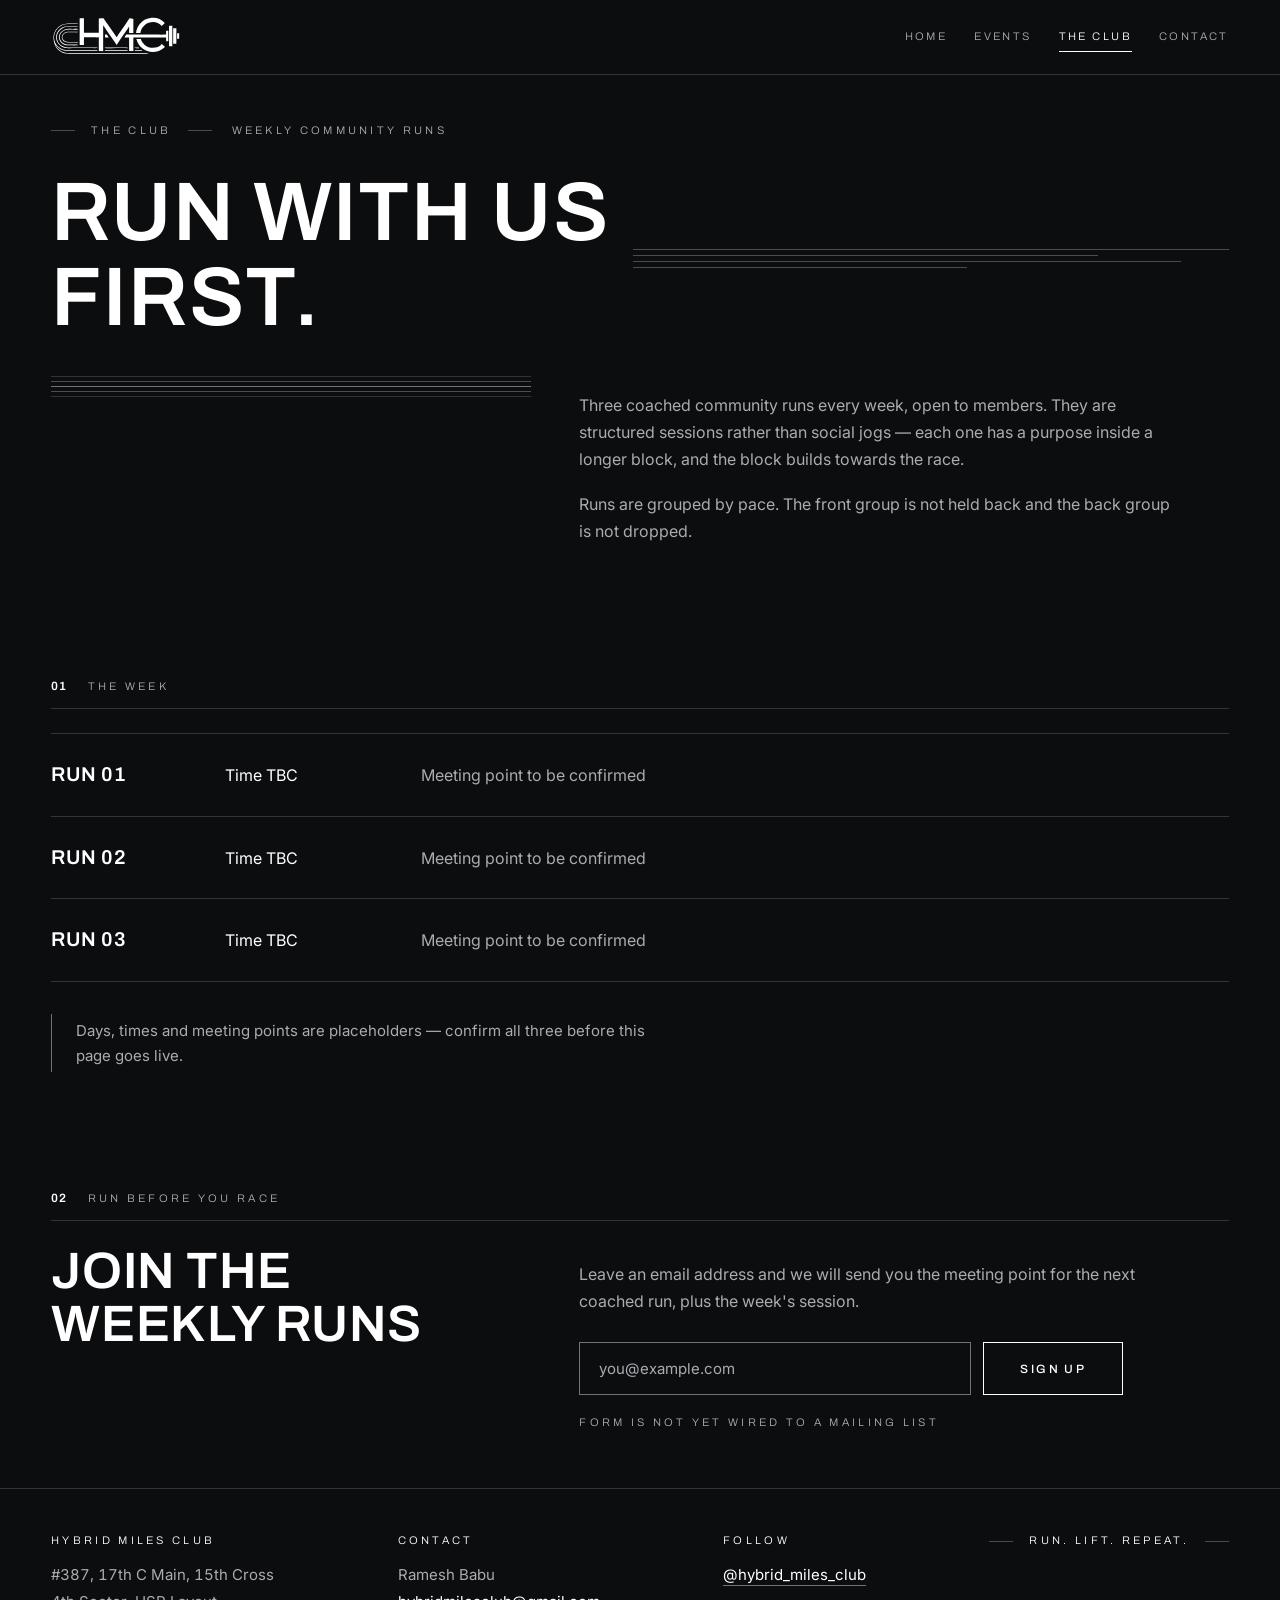
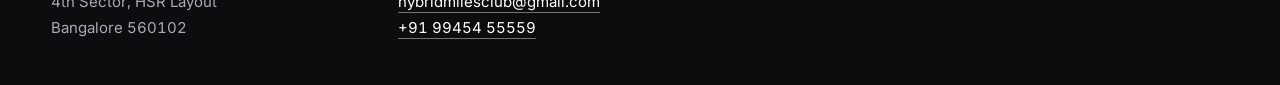
==== club.html @ cd622601 "Add files via upload" ====
<!doctype html>
<html lang="en">
	<head>
		<meta charset="utf-8" />
		<meta name="viewport" content="width=device-width, initial-scale=1" />
		<title>The Club — Hybrid Miles Club</title>
		<meta name="description" content="Three coached community runs a week with Hybrid Miles Club, HSR Layout, Bangalore. Run with us before you race." />
		<link rel="preconnect" href="https://fonts.googleapis.com" />
		<link rel="preconnect" href="https://fonts.gstatic.com" crossorigin />
		<link href="https://fonts.googleapis.com/css2?family=Archivo:wght@300;400;500;600;700&family=Inter:wght@300;400;500;600&family=Anton&display=swap" rel="stylesheet" />
		<link rel="stylesheet" href="styles.css" />
	</head>
	<body>
		<a class="skip" href="#main">Skip to content</a>

		<header class="site-head">
			<div class="site-head__inner">
				<a class="brandmark" href="index.html"
					><img src="hmc-mark-white.svg" alt="Hybrid Miles Club"
				/></a>
				<nav class="nav" aria-label="Primary">
					<a href="index.html">Home</a>
					<a href="events.html">Events</a>
					<a href="club.html" aria-current="page">The Club</a>
					<a href="contact.html">Contact</a>
				</nav>
			</div>
		</header>

		<main id="main">
			<section class="section" style="padding-top: clamp(1.75rem, 4vw, 3rem)">
				<div class="wrap">
					<div class="hero__meta">
						<p class="label label--ruled">The Club</p>
						<p class="label">Weekly community runs</p>
					</div>

					<div class="streakline">
						<h1 class="display">Run with us<br />first.</h1>
						<div class="streaks" aria-hidden="true"><i></i><i></i><i></i><i></i></div>
					</div>

					<div class="split mt-l">
						<div class="rules" aria-hidden="true">
							<i></i><i></i><i></i><i></i><i></i>
						</div>
						<div class="prose">
							<p>
								Three coached community runs every week, open to members. They
								are structured sessions rather than social jogs — each one has a
								purpose inside a longer block, and the block builds towards the
								race.
							</p>
							<p>
								Runs are grouped by pace. The front group is not held back and
								the back group is not dropped.
							</p>
						</div>
					</div>
				</div>
			</section>

			<section class="section">
				<div class="wrap">
					<div class="eyebrow">
						<span class="eyebrow__num">01</span>
						<p class="label">The week</p>
					</div>

					<div class="runs">
						<div class="run">
							<p class="run__day">Run 01</p>
							<p class="run__time">Time TBC</p>
							<p class="run__where">Meeting point to be confirmed</p>
						</div>
						<div class="run">
							<p class="run__day">Run 02</p>
							<p class="run__time">Time TBC</p>
							<p class="run__where">Meeting point to be confirmed</p>
						</div>
						<div class="run">
							<p class="run__day">Run 03</p>
							<p class="run__time">Time TBC</p>
							<p class="run__where">Meeting point to be confirmed</p>
						</div>
					</div>

					<p class="note">
						Days, times and meeting points are placeholders — confirm all three
						before this page goes live.
					</p>
				</div>
			</section>

			<section class="section">
				<div class="wrap">
					<div class="eyebrow">
						<span class="eyebrow__num">02</span>
						<p class="label">Run before you race</p>
					</div>

					<div class="split">
						<h2 class="display">Join the<br />weekly runs</h2>
						<div>
							<p class="prose">
								Leave an email address and we will send you the meeting point for
								the next coached run, plus the week's session.
							</p>
							<form class="signup" onsubmit="return false">
								<label class="skip" for="email">Email address</label>
								<input id="email" type="email" name="email"
									placeholder="you@example.com" autocomplete="email" required />
								<button class="btn" type="submit">Sign up</button>
							</form>
							<p class="label" style="margin-top: 1.25rem">
								Form is not yet wired to a mailing list
							</p>
						</div>
					</div>
				</div>
			</section>
		</main>

		<footer class="site-foot">
			<div class="wrap site-foot__inner">
				<div>
					<p class="label">Hybrid Miles Club</p>
					<address>
						#387, 17th C Main, 15th Cross<br />
						4th Sector, HSR Layout<br />
						Bangalore 560102
					</address>
				</div>
				<div>
					<p class="label">Contact</p>
					<address>
						Ramesh Babu<br />
						<a class="textlink" href="mailto:hybridmilesclub@gmail.com"
							>hybridmilesclub@gmail.com</a
						><br />
						<a class="textlink" href="tel:+919945455559">+91 99454 55559</a>
					</address>
				</div>
				<div>
					<p class="label">Follow</p>
					<address>
						<a class="textlink" href="https://www.instagram.com/hybrid_miles_club/"
							rel="noopener">@hybrid_miles_club</a>
					</address>
				</div>
				<p class="label label--ruled">Run. Lift. Repeat.</p>
			</div>
		</footer>
	</body>
</html>
---- styles.css ----
/* ═══════════════════════════════════════════════════════════════
   HYBRID MILES CLUB — two distinct identities, never blended.

   IDENTITY A · HMC   — :root defaults. Strictly monochrome.
                        Archivo geometric caps. Nested hairlines.
   IDENTITY B · URU   — .uru scope. Cream / Deep Ink / URU Pink.
                        Anton. Thick pink movement line.

   .uru is a *section-level* scope, so the Events page can hard-cut
   from one identity into the other without blending tokens.
   ═══════════════════════════════════════════════════════════════ */

:root {
	/* ── Identity A — HMC. Monochrome only. No accent hue. ── */
	--ground: #0b0d0f;
	--text: #ffffff;
	--muted: #a8adb2;
	--accent: var(--text); /* HMC has no colour: accent === text */

	--rule: rgba(255, 255, 255, 0.16);
	--rule-mid: rgba(255, 255, 255, 0.26);
	--rule-strong: rgba(255, 255, 255, 0.42);

	--display: "Archivo", -apple-system, "Helvetica Neue", sans-serif;
	--body: "Inter", -apple-system, BlinkMacSystemFont, sans-serif;
	--label-font: "Archivo", -apple-system, sans-serif;

	--display-weight: 600;
	--display-tracking: 0.015em;
	--display-lh: 1.02;

	--h1: clamp(2.6rem, 6.5vw, 5.75rem);
	--h2: clamp(1.9rem, 4vw, 3.5rem);
	--h3: clamp(1.15rem, 1.9vw, 1.6rem);

	--gutter: clamp(1.25rem, 4vw, 4rem);
	--max: 1320px;
}

/* ── Identity A, inverted band — white ground, near-black text ── */
.invert {
	--ground: #ffffff;
	--text: #0b0d0f;
	--muted: #5b6166;
	--rule: rgba(11, 13, 15, 0.16);
	--rule-mid: rgba(11, 13, 15, 0.26);
	--rule-strong: rgba(11, 13, 15, 0.42);
	background: var(--ground);
	color: var(--text);
}

/* ── Identity B — URU GAMES ─────────────────────────────────── */
/* Dark treatment, matching the sponsorship prospectus: Deep Ink
   ground with Warm Cream text — the inverse of the light card
   the brand guidelines showed. Same three brand colours either
   way, just flipped. */
.uru {
	--ground: #17232d; /* Deep Ink */
	--text: #f3ebdd; /* Warm Cream */
	--muted: rgba(243, 235, 221, 0.62);
	--accent: #d94f70; /* URU Pink */

	--rule: rgba(243, 235, 221, 0.18);
	--rule-mid: rgba(243, 235, 221, 0.28);
	--rule-strong: rgba(243, 235, 221, 0.42);

	--display: "Anton", "Arial Narrow", Impact, sans-serif;
	--display-weight: 400;
	--display-tracking: 0.01em;
	--display-lh: 0.86;

	--h1: clamp(3.25rem, 11vw, 9rem);
	--h2: clamp(2.4rem, 7vw, 5.5rem);
	--h3: clamp(1.3rem, 2.4vw, 2rem);

	background: var(--ground);
	color: var(--text);
}

/* ── Reset ──────────────────────────────────────────────────── */

*,
*::before,
*::after {
	box-sizing: border-box;
	border-radius: 0;
}

html {
	-webkit-text-size-adjust: 100%;
	scroll-behavior: smooth;
}

body {
	margin: 0;
	background: var(--ground);
	color: var(--text);
	font-family: var(--body);
	font-size: 1rem;
	line-height: 1.68;
	-webkit-font-smoothing: antialiased;
	font-feature-settings: "tnum" 1;
}

img {
	max-width: 100%;
	display: block;
}

a {
	color: inherit;
}

/* ── Type ───────────────────────────────────────────────────── */

.display {
	font-family: var(--display);
	font-weight: var(--display-weight);
	text-transform: uppercase;
	letter-spacing: var(--display-tracking);
	line-height: var(--display-lh);
	margin: 0;
}

h1.display {
	font-size: var(--h1);
}
h2.display {
	font-size: var(--h2);
	/* Same fix as h3 below: in a narrow .split column, h2 can wrap to
	   3 lines too (e.g. "Not your average / hybrid race." on URU
	   Games) — 0.86 is too tight once that happens. */
	line-height: 1.05;
}
h3.display {
	font-size: var(--h3);
	/* --display-lh (0.86 in .uru) is tuned for single huge hero lines —
	   too tight for h3's smaller, more often multi-line headings, where
	   Anton's tall caps overflow the line box and overlap the next line. */
	line-height: 1.05;
}

/* Small labels — same face, light weight, very wide tracking. */
.label {
	font-family: var(--label-font);
	font-size: 0.6875rem;
	font-weight: 300;
	text-transform: uppercase;
	letter-spacing: 0.3em;
	line-height: 1.4;
	color: var(--muted);
	margin: 0;
}

.uru .label {
	font-weight: 500;
	letter-spacing: 0.22em;
}

.label--strong {
	color: var(--text);
}

.uru .label--accent {
	color: var(--accent);
}

/* "— CLUB —" : a label with a hairline either side, as in the logo. */
.label--ruled {
	display: flex;
	align-items: center;
	gap: 1rem;
	white-space: nowrap;
}

.label--ruled::before,
.label--ruled::after {
	content: "";
	height: 1px;
	background: var(--rule-mid);
	flex: 1 1 auto;
	min-width: 1.5rem;
}

.lede {
	font-size: clamp(1.0625rem, 1.7vw, 1.375rem);
	line-height: 1.55;
	max-width: 38ch;
	margin: 0;
	font-weight: 300;
	color: var(--text);
}

.prose {
	max-width: 60ch;
	color: var(--muted);
}

.prose p + p {
	margin-top: 1.15em;
}

.prose strong {
	color: var(--text);
	font-weight: 500;
}

/* ── Layout ─────────────────────────────────────────────────── */

.wrap {
	max-width: var(--max);
	margin: 0 auto;
	padding-inline: var(--gutter);
}

.section {
	padding-block: clamp(2rem, 4.5vw, 3.75rem);
	background: var(--ground);
	color: var(--text);
}

.split {
	display: grid;
	grid-template-columns: minmax(0, 0.85fr) minmax(0, 1.15fr);
	gap: clamp(1.5rem, 4vw, 3rem);
	align-items: start;
}

.eyebrow {
	display: flex;
	align-items: baseline;
	gap: 1.25rem;
	margin: 0 0 1.5rem;
	padding-bottom: 0.75rem;
	border-bottom: 1px solid var(--rule);
}

.eyebrow__num {
	font-family: var(--label-font);
	font-weight: 600;
	font-size: 0.75rem;
	letter-spacing: 0.1em;
	color: var(--text);
}

.uru .eyebrow__num {
	color: var(--accent);
}

/* ═══ IDENTITY A · signature graphic — nested hairlines ═══════ */

/* Sets of 3–5 tightly spaced hairlines, used as dividers. */
.rules {
	display: flex;
	flex-direction: column;
	gap: 4px;
	margin: 0;
	border: 0;
}

.rules i {
	display: block;
	height: 1px;
	background: var(--rule);
}

.rules i:nth-child(2) {
	background: var(--rule-mid);
}
.rules i:nth-child(3) {
	background: var(--rule-strong);
}
.rules i:nth-child(4) {
	background: var(--rule-mid);
}
.rules i:nth-child(5) {
	background: var(--rule);
}

.rules--divide {
	margin-block: clamp(1.5rem, 3.5vw, 2.75rem);
}

/* Speed streaks — hairlines trailing off the end of a headline. */
.streakline {
	display: flex;
	align-items: center;
	gap: clamp(0.75rem, 2vw, 1.5rem);
}

.streaks {
	display: flex;
	flex-direction: column;
	gap: 5px;
	flex: 1 1 auto;
	min-width: 3rem;
	padding-top: 0.35em;
}

.streaks i {
	display: block;
	height: 1px;
	background: var(--rule-mid);
}

.streaks i:nth-child(1) {
	width: 100%;
}
.streaks i:nth-child(2) {
	width: 78%;
}
.streaks i:nth-child(3) {
	width: 92%;
}
.streaks i:nth-child(4) {
	width: 56%;
}

/* Track-bend motif — nested lanes, very low opacity, behind heroes. */
.hero {
	position: relative;
	overflow: hidden;
	background: var(--ground);
	color: var(--text);
	min-height: min(70vh, 620px);
	display: flex;
	align-items: center;
	padding-block: clamp(2.5rem, 5vw, 4rem);
}

.hero__bend {
	position: absolute;
	inset: 0 auto 0 0;
	width: min(120%, 1500px);
	background-image: url("track-bend.svg");
	background-repeat: no-repeat;
	background-position: left center;
	background-size: auto 118%;
	opacity: 0.16;
	pointer-events: none;
}

.hero__inner {
	position: relative;
	width: 100%;
}

.hero__meta {
	display: flex;
	flex-wrap: wrap;
	gap: 1.25rem;
	margin-bottom: clamp(1.25rem, 3vw, 2rem);
}

.hero__foot {
	margin-top: clamp(1.5rem, 3.5vw, 2.5rem);
	padding-top: 1.25rem;
	border-top: 1px solid var(--rule);
	display: flex;
	flex-wrap: wrap;
	gap: 1.25rem;
	align-items: center;
	justify-content: space-between;
}

.hero__logo {
	height: clamp(56px, 9vw, 116px);
	width: auto;
	margin-bottom: clamp(1rem, 2.5vw, 1.75rem);
}

.uru-logo {
	width: clamp(220px, 26vw, 340px);
	height: auto;
}

/* ═══ IDENTITY B · signature graphic — the movement line ══════ */

/* Thick, smooth, long-wavelength S-curve bleeding off both edges. */
.movement {
	display: block;
	width: 100%;
	height: clamp(58px, 8vw, 118px);
	border: 0;
	margin: 0;
	background-image: url("movement-line.svg");
	background-repeat: repeat-x;
	background-position: center;
	background-size: auto 100%;
}

/* The hard cut from HMC into URU. */
.cut {
	background: var(--ground);
}

/* ── Buttons & links ────────────────────────────────────────── */

.btn {
	display: inline-flex;
	align-items: center;
	justify-content: center;
	gap: 0.75rem;
	font-family: var(--label-font);
	font-size: 0.75rem;
	font-weight: 500;
	text-transform: uppercase;
	letter-spacing: 0.2em;
	text-decoration: none;
	padding: 1.15rem 2.25rem;
	border: 1px solid var(--text);
	background: transparent;
	color: var(--text);
	cursor: pointer;
	transition: background 0.15s linear, color 0.15s linear;
}

.btn:hover,
.btn:focus-visible {
	background: var(--text);
	color: var(--ground);
}

/* URU buttons are solid pink. */
.uru .btn {
	font-family: var(--body);
	font-weight: 700;
	border-color: var(--accent);
	background: var(--accent);
	color: #fff;
}

.uru .btn:hover,
.uru .btn:focus-visible {
	background: transparent;
	color: var(--accent);
}

.btn--block {
	width: 100%;
}

.textlink {
	color: var(--text);
	text-decoration: none;
	border-bottom: 1px solid var(--rule-strong);
	padding-bottom: 1px;
	transition: border-color 0.15s linear;
}

.textlink:hover,
.textlink:focus-visible {
	border-bottom-color: var(--text);
}

.uru .textlink {
	border-bottom-color: var(--accent);
}

.textlink--quiet {
	font-family: var(--label-font);
	font-size: 0.6875rem;
	font-weight: 300;
	text-transform: uppercase;
	letter-spacing: 0.24em;
	color: var(--muted);
}

/* ── Header ─────────────────────────────────────────────────── */

.site-head {
	position: sticky;
	top: 0;
	z-index: 60;
	background: #0b0d0f;
	border-bottom: 1px solid rgba(255, 255, 255, 0.16);
}

.site-head__inner {
	max-width: var(--max);
	margin: 0 auto;
	padding: 1rem var(--gutter);
	display: flex;
	align-items: center;
	justify-content: space-between;
	flex-wrap: wrap;
	row-gap: 0.75rem;
	gap: 2rem;
}

.site-head__cta {
	white-space: nowrap;
}

.brandmark {
	display: block;
	text-decoration: none;
	flex: 0 0 auto;
}

.brandmark img {
	display: block;
	height: clamp(30px, 3.6vw, 42px);
	width: auto;
}

.nav {
	display: flex;
	gap: clamp(0.9rem, 2.1vw, 2.1rem);
	align-items: center;
	flex-wrap: wrap;
}

.nav a {
	font-family: var(--label-font);
	font-size: 0.6875rem;
	font-weight: 300;
	text-transform: uppercase;
	letter-spacing: 0.22em;
	text-decoration: none;
	color: #a8adb2;
	padding-block: 0.3rem;
	border-bottom: 1px solid transparent;
	transition: color 0.15s linear, border-color 0.15s linear;
}

.nav a:hover,
.nav a:focus-visible,
.nav a[aria-current="page"] {
	color: #fff;
	border-bottom-color: #fff;
}

/* ── Stat strip ─────────────────────────────────────────────── */

.stats {
	display: grid;
	grid-template-columns: repeat(4, 1fr);
	border-top: 1px solid var(--rule);
	border-bottom: 1px solid var(--rule);
}

.stat {
	padding: clamp(1.25rem, 2.5vw, 2rem) clamp(0.85rem, 1.5vw, 1.5rem);
	border-left: 1px solid var(--rule);
}

.stat:first-child {
	border-left: 0;
}

.stat__num {
	display: block;
	font-family: var(--display);
	font-weight: 600;
	font-size: clamp(2.5rem, 6vw, 4.75rem);
	line-height: 1;
	letter-spacing: -0.01em;
	color: var(--text);
	margin-bottom: 0.85rem;
}

/* ── Cards / rows ───────────────────────────────────────────── */

.roster {
	border-top: 1px solid var(--rule);
}

.person {
	display: grid;
	grid-template-columns: minmax(0, 1fr) minmax(0, 1.4fr);
	gap: clamp(1rem, 3vw, 2rem);
	padding-block: clamp(1.1rem, 2.2vw, 1.6rem);
	border-bottom: 1px solid var(--rule);
	align-items: baseline;
}

.person__name {
	font-family: var(--display);
	font-weight: 600;
	text-transform: uppercase;
	letter-spacing: 0.02em;
	font-size: clamp(1.15rem, 2vw, 1.65rem);
	line-height: 1.1;
	margin: 0;
}

.person__note {
	margin: 0;
	color: var(--muted);
	font-size: 0.9375rem;
}

/* ── Runs (The Club) ────────────────────────────────────────── */

.runs {
	border-top: 1px solid var(--rule);
}

.run {
	display: grid;
	grid-template-columns: minmax(6rem, 12%) minmax(6rem, 14%) 1fr;
	gap: clamp(1rem, 2.5vw, 2rem);
	padding-block: clamp(1rem, 2vw, 1.5rem);
	border-bottom: 1px solid var(--rule);
	align-items: baseline;
}

.run__day {
	font-family: var(--display);
	font-weight: 600;
	text-transform: uppercase;
	letter-spacing: 0.04em;
	font-size: clamp(1rem, 1.6vw, 1.25rem);
	margin: 0;
}

.run__time {
	font-family: var(--body);
	font-variant-numeric: tabular-nums;
	margin: 0;
	color: var(--text);
}

.run__where {
	margin: 0;
	color: var(--muted);
}

/* ── Partners ───────────────────────────────────────────────── */

.tier {
	padding-block: clamp(1.25rem, 3vw, 2.1rem);
	border-bottom: 1px solid var(--rule);
}

.tier:first-of-type {
	border-top: 1px solid var(--rule);
}

.tier__head {
	display: flex;
	align-items: baseline;
	justify-content: space-between;
	gap: 1.5rem;
	margin-bottom: 1.25rem;
}

.slots {
	display: grid;
	gap: 1px;
	background: var(--rule);
	grid-template-columns: repeat(auto-fill, minmax(150px, 1fr));
}

.slots--title {
	grid-template-columns: minmax(0, 1fr);
}

.slot {
	background: var(--ground);
	aspect-ratio: 16 / 7;
	display: flex;
	align-items: center;
	justify-content: center;
	color: var(--muted);
	font-family: var(--label-font);
	font-size: 0.625rem;
	font-weight: 300;
	text-transform: uppercase;
	letter-spacing: 0.24em;
	text-align: center;
	padding: 1rem;
}

.slots--title .slot {
	aspect-ratio: 16 / 4;
}

/* ── Course steps (URU) ─────────────────────────────────────── */

.steps {
	display: grid;
	grid-template-columns: repeat(4, minmax(0, 1fr));
	border: 1px solid var(--rule);
}

.step {
	padding: clamp(1rem, 2vw, 1.6rem);
	border-left: 1px solid var(--rule);
}

.step:first-child {
	border-left: 0;
}

.step__num {
	font-family: var(--display);
	font-size: 1.25rem;
	color: var(--accent);
	display: block;
	margin-bottom: 0.9rem;
}

.step__name {
	font-family: var(--display);
	font-weight: var(--display-weight);
	text-transform: uppercase;
	font-size: clamp(1.1rem, 1.9vw, 1.5rem);
	line-height: 1;
	margin: 0 0 0.7rem;
}

.step__body {
	margin: 0;
	font-size: 0.9375rem;
	color: var(--muted);
}

/* ── Registration bands (URU) ───────────────────────────────── */

.band {
	padding-block: clamp(1.75rem, 4vw, 3rem);
	background: var(--ground);
}

.band__inner {
	display: grid;
	grid-template-columns: minmax(0, 0.9fr) minmax(0, 1.1fr) auto;
	gap: clamp(1.25rem, 3vw, 2.25rem);
	align-items: center;
}

.band__detail {
	margin: 0;
	color: var(--text);
	font-size: 0.9375rem;
	line-height: 1.9;
}

.band__detail span {
	color: var(--muted);
}

.band__time {
	display: block;
	margin-top: 0.75rem;
	font-family: var(--label-font);
	font-size: 0.6875rem;
	font-weight: 500;
	text-transform: uppercase;
	letter-spacing: 0.22em;
	color: var(--accent);
}

/* ── Facts list ─────────────────────────────────────────────── */

.facts {
	border-top: 1px solid var(--rule);
	margin: 0;
}

.fact {
	display: grid;
	grid-template-columns: minmax(8rem, 20%) 1fr;
	gap: 1.5rem;
	padding-block: 1rem;
	border-bottom: 1px solid var(--rule);
	align-items: baseline;
}

.fact__val {
	margin: 0;
	font-size: clamp(1rem, 1.5vw, 1.1875rem);
	color: var(--text);
}

.fact__val--big {
	font-family: var(--display);
	font-weight: var(--display-weight);
	text-transform: uppercase;
	font-size: clamp(1.2rem, 2.4vw, 1.85rem);
	line-height: 1.05;
}

/* ── Notes / callouts ───────────────────────────────────────── */

.note {
	border-left: 1px solid var(--rule-strong);
	padding: 0.25rem 0 0.25rem 1.5rem;
	max-width: 70ch;
	color: var(--muted);
	font-size: 0.9375rem;
	margin: clamp(1.25rem, 2.5vw, 2rem) 0 0;
}

.uru .note {
	border-left-color: var(--accent);
}

.signup {
	display: flex;
	flex-wrap: wrap;
	gap: 0.75rem;
	margin-top: 1.75rem;
	max-width: 34rem;
}

.signup input {
	flex: 1 1 14rem;
	background: transparent;
	border: 1px solid var(--rule-strong);
	color: var(--text);
	font-family: var(--body);
	font-size: 0.9375rem;
	padding: 1rem 1.15rem;
}

.signup input::placeholder {
	color: var(--muted);
}

.signup input:focus-visible {
	outline: none;
	border-color: var(--text);
}

/* ── Steps list (Thank You) ─────────────────────────────────── */

.next {
	counter-reset: step;
	list-style: none;
	margin: 0;
	padding: 0;
	border-top: 1px solid var(--rule);
}

.next li {
	counter-increment: step;
	padding-block: 1.5rem;
	border-bottom: 1px solid var(--rule);
	display: grid;
	grid-template-columns: 3rem 1fr;
	gap: 1.5rem;
	align-items: baseline;
}

.next li::before {
	content: counter(step, decimal-leading-zero);
	font-family: var(--display);
	font-weight: var(--display-weight);
	color: var(--accent);
	font-size: 1.05rem;
}

.next h3 {
	font-family: var(--label-font);
	font-size: 0.8125rem;
	font-weight: 600;
	letter-spacing: 0.14em;
	text-transform: uppercase;
	margin: 0 0 0.4rem;
}

.next p {
	margin: 0;
	color: var(--muted);
	font-size: 0.9375rem;
}

/* ── Footer ─────────────────────────────────────────────────── */

.site-foot {
	background: #0b0d0f;
	color: #fff;
	border-top: 1px solid rgba(255, 255, 255, 0.16);
	padding-block: clamp(1.75rem, 3.5vw, 2.75rem);
}

.site-foot__inner {
	display: flex;
	flex-wrap: wrap;
	gap: 2rem;
	justify-content: space-between;
	align-items: flex-start;
}

.site-foot address {
	font-style: normal;
	font-size: 0.9375rem;
	color: #a8adb2;
	line-height: 1.75;
}

.site-foot .label {
	color: #fff;
	margin-bottom: 0.85rem;
}

.site-foot .textlink {
	color: #fff;
	border-bottom-color: rgba(255, 255, 255, 0.42);
}

/* ── Utilities ──────────────────────────────────────────────── */

.mt-l {
	margin-top: clamp(1.5rem, 3vw, 2.25rem);
}

.skip {
	position: absolute;
	left: -9999px;
}

.skip:focus {
	left: var(--gutter);
	top: 0.5rem;
	z-index: 100;
	background: #fff;
	color: #0b0d0f;
	padding: 0.75rem 1.25rem;
	font-size: 0.75rem;
	letter-spacing: 0.2em;
	text-transform: uppercase;
}

:focus-visible {
	outline: 2px solid currentColor;
	outline-offset: 3px;
}

/* ── Responsive ─────────────────────────────────────────────── */

@media (max-width: 1000px) {
	.steps {
		grid-template-columns: repeat(2, minmax(0, 1fr));
	}
	.step:nth-child(3) {
		border-left: 0;
	}
	.step:nth-child(n + 3) {
		border-top: 1px solid var(--rule);
	}
	.band__inner {
		grid-template-columns: 1fr;
	}
}

@media (max-width: 900px) {
	.split {
		grid-template-columns: 1fr;
	}
	.stats {
		grid-template-columns: repeat(2, 1fr);
	}
	.stat:nth-child(3) {
		border-left: 0;
	}
	.stat:nth-child(n + 3) {
		border-top: 1px solid var(--rule);
	}
	.person,
	.run {
		grid-template-columns: 1fr;
		gap: 0.5rem;
	}
}

@media (max-width: 640px) {
	.steps {
		grid-template-columns: 1fr;
	}
	.step {
		border-left: 0;
	}
	.step + .step {
		border-top: 1px solid var(--rule);
	}
	.fact {
		grid-template-columns: 1fr;
		gap: 0.4rem;
	}
	.site-head__inner {
		flex-direction: column;
		align-items: flex-start;
		gap: 0.85rem;
	}
}

@media (prefers-reduced-motion: reduce) {
	html {
		scroll-behavior: auto;
	}
	* {
		transition: none !important;
	}
}

/* ── URU header variant (Thank You) ─────────────────────────── */
.site-head--uru {
	background: #17232d;
	border-bottom-color: rgba(243, 235, 221, 0.18);
}

.site-head--uru .label {
	color: #d94f70;
}

/* Ambassador social handle — small uppercase, spaced from credentials */
.person__handle {
	display: inline-block;
	margin-top: 0.6rem;
	font-family: var(--label-font);
	font-size: 0.6875rem;
	font-weight: 600;
	letter-spacing: 0.16em;
	text-transform: uppercase;
	border-bottom-color: var(--rule-strong);
}

/* Partner tier benefit lists (real sponsorship-prospectus content) */
.tier__benefits {
	list-style: none;
	margin: 0;
	padding: 0;
	display: grid;
	grid-template-columns: repeat(auto-fill, minmax(260px, 1fr));
	gap: 0.6rem 2.5rem;
}

.tier__benefits li {
	position: relative;
	padding-left: 1.25rem;
	font-size: 0.9375rem;
	color: var(--muted);
	line-height: 1.5;
}

.tier__benefits li::before {
	content: "";
	position: absolute;
	left: 0;
	top: 0.72em;
	width: 0.65rem;
	height: 1px;
	background: var(--text);
}

/* ── Co-brand credit (HMC × LIFTR on URU GAMES pages) ───────── */
.cobrand {
	display: flex;
	align-items: baseline;
	gap: 0.85rem;
	margin-bottom: 1.75rem;
}

.cobrand__x {
	color: var(--muted);
	font-size: 0.75rem;
}

.cobrand__liftr {
	font-family: var(--body);
	font-weight: 800;
	font-style: italic;
	font-size: 0.9375rem;
	letter-spacing: 0.02em;
	/* Lightened from LIFTR's #d0242a — that reads fine on the old
	   cream .uru background but drops to ~3:1 contrast (fails AA)
	   against the new Deep Ink one. */
	color: #f15a60;
}

/* ── Registration band index + tag badges ──────────────────── */
.band__head {
	display: flex;
	align-items: baseline;
	gap: 1rem;
	margin-bottom: 0.85rem;
}

.band__index {
	font-family: var(--display);
	font-size: 1rem;
	color: var(--accent);
}

.band__tags {
	display: flex;
	flex-wrap: wrap;
	gap: 0.5rem;
	margin-top: 1rem;
}

.tag {
	display: inline-block;
	border: 1px solid var(--rule-strong);
	padding: 0.3rem 0.65rem;
	font-family: var(--label-font);
	font-size: 0.625rem;
	font-weight: 600;
	letter-spacing: 0.14em;
	text-transform: uppercase;
	color: var(--muted);
}

/* ── Partner CTA (mirrors .callout pattern, URU-scoped) ─────── */
.partner-cta {
	border: 1px solid var(--accent);
	padding: clamp(1.5rem, 3vw, 2.5rem);
	display: flex;
	flex-wrap: wrap;
	gap: 2rem;
	align-items: center;
	justify-content: space-between;
}

/* ── Event cards (Events index page) ────────────────────────── */
.event-cards {
	display: grid;
	grid-template-columns: repeat(auto-fit, minmax(300px, 1fr));
	border-top: 1px solid var(--rule);
	border-left: 1px solid var(--rule);
}

.event-card {
	padding: clamp(1.75rem, 3vw, 2.5rem);
	border-right: 1px solid var(--rule);
	border-bottom: 1px solid var(--rule);
	display: flex;
	flex-direction: column;
	gap: 1.1rem;
}

.event-card__meta {
	display: flex;
	gap: 1.25rem;
	flex-wrap: wrap;
}

.event-card__name {
	font-family: var(--display);
	font-weight: var(--display-weight);
	text-transform: uppercase;
	font-size: clamp(1.4rem, 2.4vw, 1.9rem);
	line-height: 1.05;
	margin: 0;
}

.event-card__body {
	margin: 0;
	color: var(--muted);
	font-size: 0.9375rem;
	line-height: 1.65;
}

.event-card__spacer {
	flex: 1 1 auto;
}

.event-card__link {
	font-family: var(--label-font);
	font-size: 0.6875rem;
	font-weight: 600;
	letter-spacing: 0.18em;
	text-transform: uppercase;
	text-decoration: none;
	color: var(--text);
	border-bottom: 1px solid var(--rule-strong);
	align-self: flex-start;
	padding-bottom: 1px;
	transition: border-color 0.15s linear;
}

.event-card__link:hover,
.event-card__link:focus-visible {
	border-bottom-color: var(--text);
}

/* Home stats bar — 3 columns (blueprint's condensed stat strip) */
.stats--3 {
	grid-template-columns: repeat(3, 1fr);
}

/* ── URU Games entry gate — local-riddle unlock ──────────────
   Deliberately styled in Identity A (near-black/white) rather
   than the .uru scope: it's the "dark terminal" the brief
   asked for, kept as its own near-black shade even now that
   .uru itself is dark too — the values still read as a small
   step up, not a re-tread. Neon glitch on unlock is a
   transient filter effect only — not a new permanent hue. ── */

.uru-gate {
	position: fixed;
	inset: 0;
	z-index: 999;
	display: flex;
	align-items: center;
	justify-content: center;
	padding: 1.5rem;
	background: var(--ground);
	color: var(--text);
	text-align: center;
	transition: opacity 0.6s ease;
}

.uru-gate.is-fading {
	opacity: 0;
	pointer-events: none;
}

body.uru-gate-active {
	overflow: hidden;
}

.uru-gate__panel {
	max-width: 34rem;
}

.uru-gate__title {
	font-family: var(--display);
	font-weight: var(--display-weight);
	text-transform: uppercase;
	letter-spacing: 0.02em;
	font-size: clamp(1.5rem, 4vw, 2.5rem);
	line-height: 1.15;
	margin: 0 0 1.5rem;
}

.uru-gate__prompt {
	font-weight: 600;
	margin: 0 0 1rem;
}

.uru-gate__riddle {
	font-style: italic;
	color: var(--muted);
	line-height: 1.6;
	margin: 0 0 2rem;
}

.uru-gate__choices {
	display: flex;
	flex-direction: column;
	gap: 0.75rem;
	margin: 0 0 1rem;
}

.uru-gate__choice {
	font: inherit;
	padding: 0.85rem 1.25rem;
	border: 1px solid var(--rule);
	background: transparent;
	color: var(--text);
	cursor: pointer;
	transition:
		border-color 0.2s ease,
		transform 0.2s ease;
}

.uru-gate__choice:hover,
.uru-gate__choice:focus-visible {
	border-color: var(--rule-strong);
}

.uru-gate__choice.is-wrong {
	animation: uru-gate-shake 0.4s ease;
	border-color: #d94f4f;
}

.uru-gate__feedback {
	min-height: 1.2em;
	font-size: 0.9rem;
	color: var(--muted);
}

.uru-gate__result {
	font-family: var(--display);
	text-transform: uppercase;
	font-size: clamp(1.5rem, 4vw, 2.25rem);
	line-height: 1.2;
	margin: 0;
}

.uru-gate.is-unlocking .uru-gate__panel {
	animation: uru-gate-glitch 0.5s steps(2, end);
}

@keyframes uru-gate-shake {
	0%,
	100% {
		transform: translateX(0);
	}
	25% {
		transform: translateX(-6px);
	}
	75% {
		transform: translateX(6px);
	}
}

@keyframes uru-gate-glitch {
	0% {
		transform: translate(0, 0);
		filter: hue-rotate(0deg);
	}
	20% {
		transform: translate(-3px, 2px);
		filter: hue-rotate(30deg);
	}
	40% {
		transform: translate(3px, -2px);
		filter: hue-rotate(-20deg);
	}
	60% {
		transform: translate(-2px, -2px);
		filter: hue-rotate(15deg);
	}
	80% {
		transform: translate(2px, 2px);
		filter: hue-rotate(-10deg);
	}
	100% {
		transform: translate(0, 0);
		filter: hue-rotate(0deg);
	}
}

@media (prefers-reduced-motion: reduce) {
	.uru-gate,
	.uru-gate__choice,
	.uru-gate.is-unlocking .uru-gate__panel {
		animation: none !important;
		transition: none !important;
	}
}
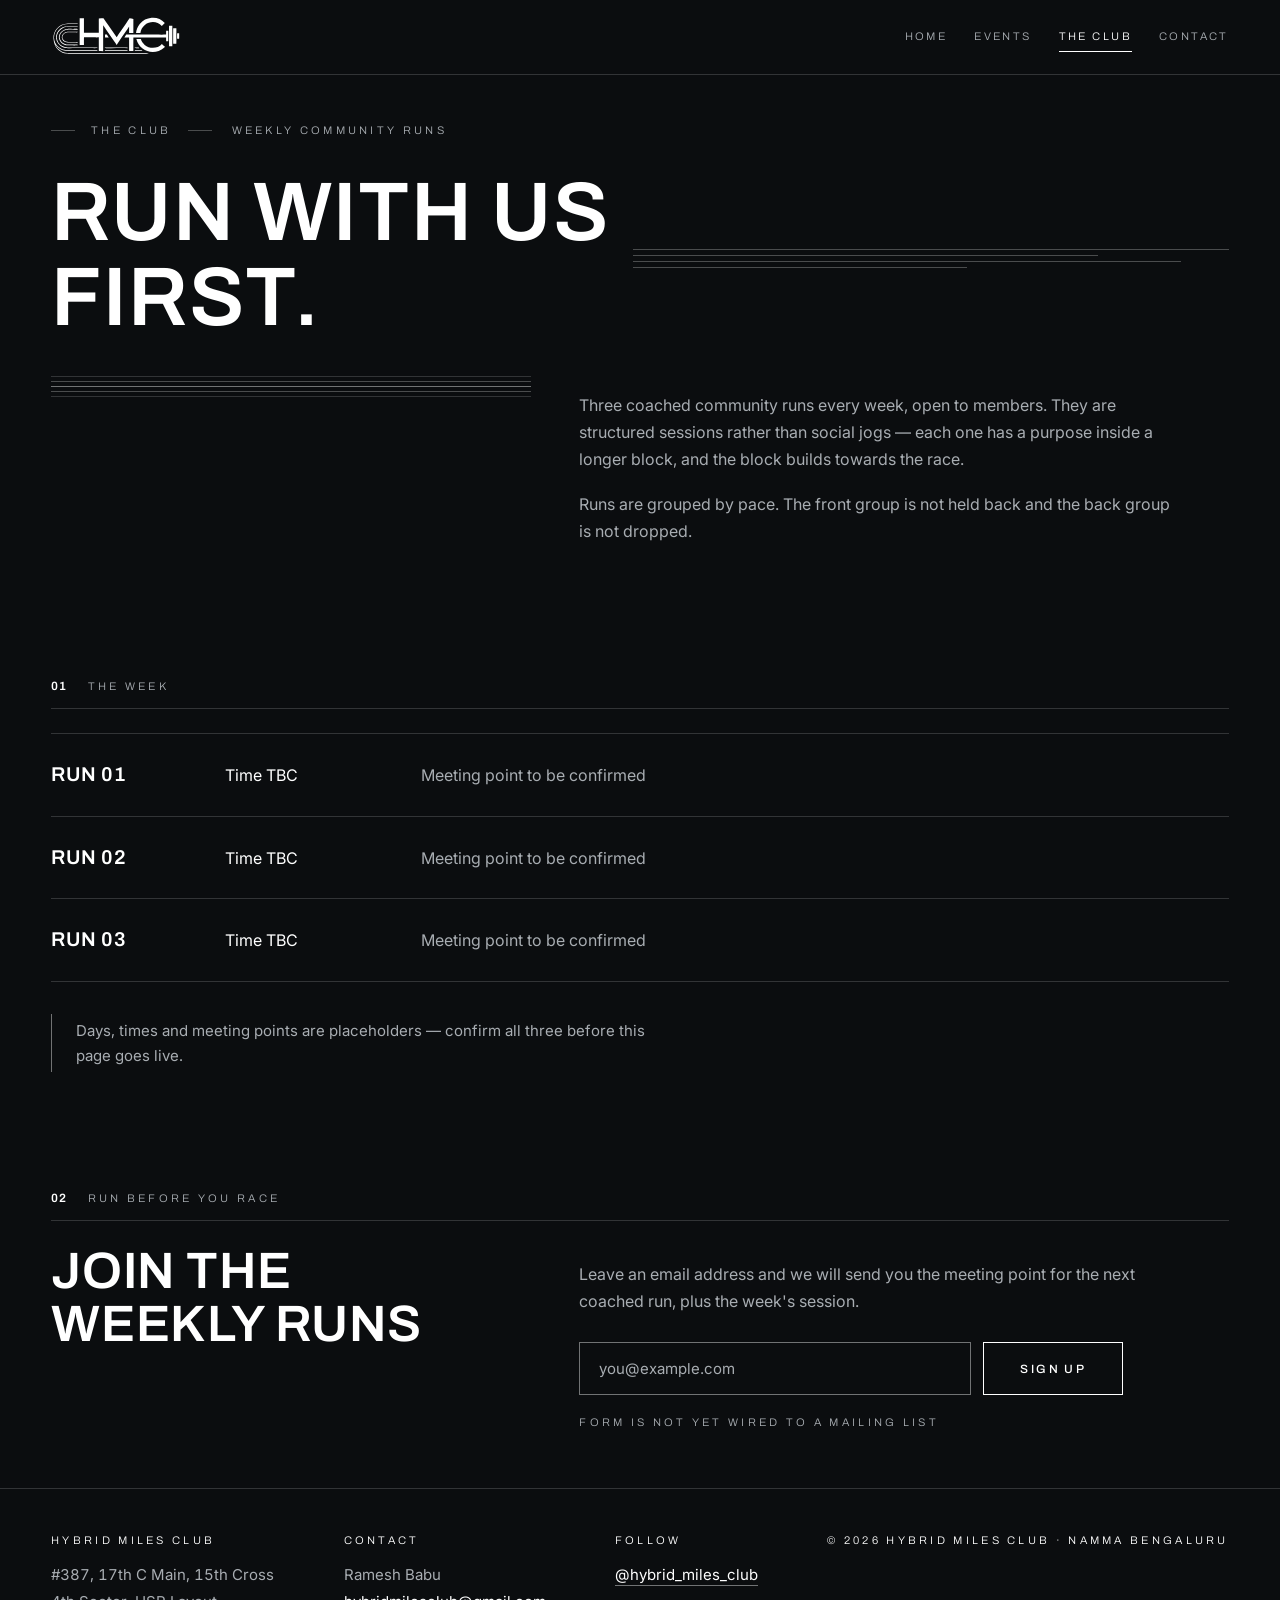
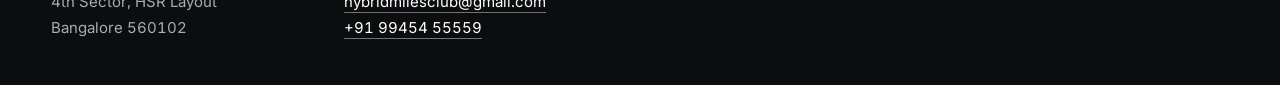
==== commit 7ab9c185: "Add files via upload" ====
--- a/club.html
+++ b/club.html
@@ -148,8 +148,9 @@
 							rel="noopener">@hybrid_miles_club</a>
 					</address>
 				</div>
-				<p class="label label--ruled">Run. Lift. Repeat.</p>
+				<p class="label">© 2026 Hybrid Miles Club · Namma Bengaluru</p>
 			</div>
 		</footer>
+		<script src="reveal.js" defer></script>
 	</body>
 </html>
--- a/styles.css
+++ b/styles.css
@@ -120,6 +120,10 @@
 	letter-spacing: var(--display-tracking);
 	line-height: var(--display-lh);
 	margin: 0;
+	/* A single long word (e.g. "CHALLENGES.") in a shrunk flex/grid
+	   item has nowhere to shrink to — let it break as a last resort
+	   instead of silently overflowing the viewport. */
+	overflow-wrap: break-word;
 }
 
 h1.display {
@@ -170,7 +174,9 @@
 	display: flex;
 	align-items: center;
 	gap: 1rem;
-	white-space: nowrap;
+	/* No white-space: nowrap — a longer label (e.g. a full date)
+	   needs to be free to wrap onto a second line on narrow
+	   viewports rather than force horizontal overflow. */
 }
 
 .label--ruled::before,
@@ -374,6 +380,12 @@
 	height: auto;
 }
 
+.route-map {
+	width: 100%;
+	height: auto;
+	border: 1px solid var(--rule);
+}
+
 /* ═══ IDENTITY B · signature graphic — the movement line ══════ */
 
 /* Thick, smooth, long-wavelength S-curve bleeding off both edges. */
@@ -543,6 +555,10 @@
 .stat {
 	padding: clamp(1.25rem, 2.5vw, 2rem) clamp(0.85rem, 1.5vw, 1.5rem);
 	border-left: 1px solid var(--rule);
+	/* Grid items default to min-width: auto, so a wide .stat__num
+	   (e.g. "177+") can force this past its 1fr track on narrow
+	   viewports and push the whole page into horizontal scroll. */
+	min-width: 0;
 }
 
 .stat:first-child {
@@ -986,6 +1002,15 @@
 		align-items: flex-start;
 		gap: 0.85rem;
 	}
+	/* Decorative only (aria-hidden) — dropped at narrow widths so a
+	   long headline word is never forced to compete with its
+	   min-width for space and overflow the viewport. */
+	.streaks {
+		display: none;
+	}
+	.streakline > * {
+		min-width: 0;
+	}
 }
 
 @media (prefers-reduced-motion: reduce) {
@@ -1050,7 +1075,7 @@
 /* ── Co-brand credit (HMC × LIFTR on URU GAMES pages) ───────── */
 .cobrand {
 	display: flex;
-	align-items: baseline;
+	align-items: center;
 	gap: 0.85rem;
 	margin-bottom: 1.75rem;
 }
@@ -1060,16 +1085,13 @@
 	font-size: 0.75rem;
 }
 
-.cobrand__liftr {
-	font-family: var(--body);
-	font-weight: 800;
-	font-style: italic;
-	font-size: 0.9375rem;
-	letter-spacing: 0.02em;
-	/* Lightened from LIFTR's #d0242a — that reads fine on the old
-	   cream .uru background but drops to ~3:1 contrast (fails AA)
-	   against the new Deep Ink one. */
-	color: #f15a60;
+.cobrand__logo {
+	height: 1rem;
+	width: auto;
+}
+
+.cobrand__logo--liftr {
+	height: 0.8125rem;
 }
 
 /* ── Registration band index + tag badges ──────────────────── */
@@ -1119,7 +1141,9 @@
 /* ── Event cards (Events index page) ────────────────────────── */
 .event-cards {
 	display: grid;
-	grid-template-columns: repeat(auto-fit, minmax(300px, 1fr));
+	/* min(300px, 100%) — same 300px floor on normal screens, but
+	   never wider than the container itself on very narrow ones. */
+	grid-template-columns: repeat(auto-fit, minmax(min(300px, 100%), 1fr));
 	border-top: 1px solid var(--rule);
 	border-left: 1px solid var(--rule);
 }
@@ -1131,6 +1155,9 @@
 	display: flex;
 	flex-direction: column;
 	gap: 1.1rem;
+	/* Grid items default to a content-based min-width, which can
+	   override the track's own minmax() on very narrow viewports. */
+	min-width: 0;
 }
 
 .event-card__meta {
@@ -1335,3 +1362,17 @@
 		transition: none !important;
 	}
 }
+
+/* ── Scroll reveal (reveal.js) ────────────────────────────────
+   Opacity only — deliberately never touches transform, so it
+   can't fight with parallax.js's own transform on the same
+   heading elements. reveal.js itself no-ops under reduced
+   motion, so no matching override is needed here. ── */
+.reveal {
+	opacity: 0;
+	transition: opacity 0.7s ease;
+}
+
+.reveal.is-visible {
+	opacity: 1;
+}
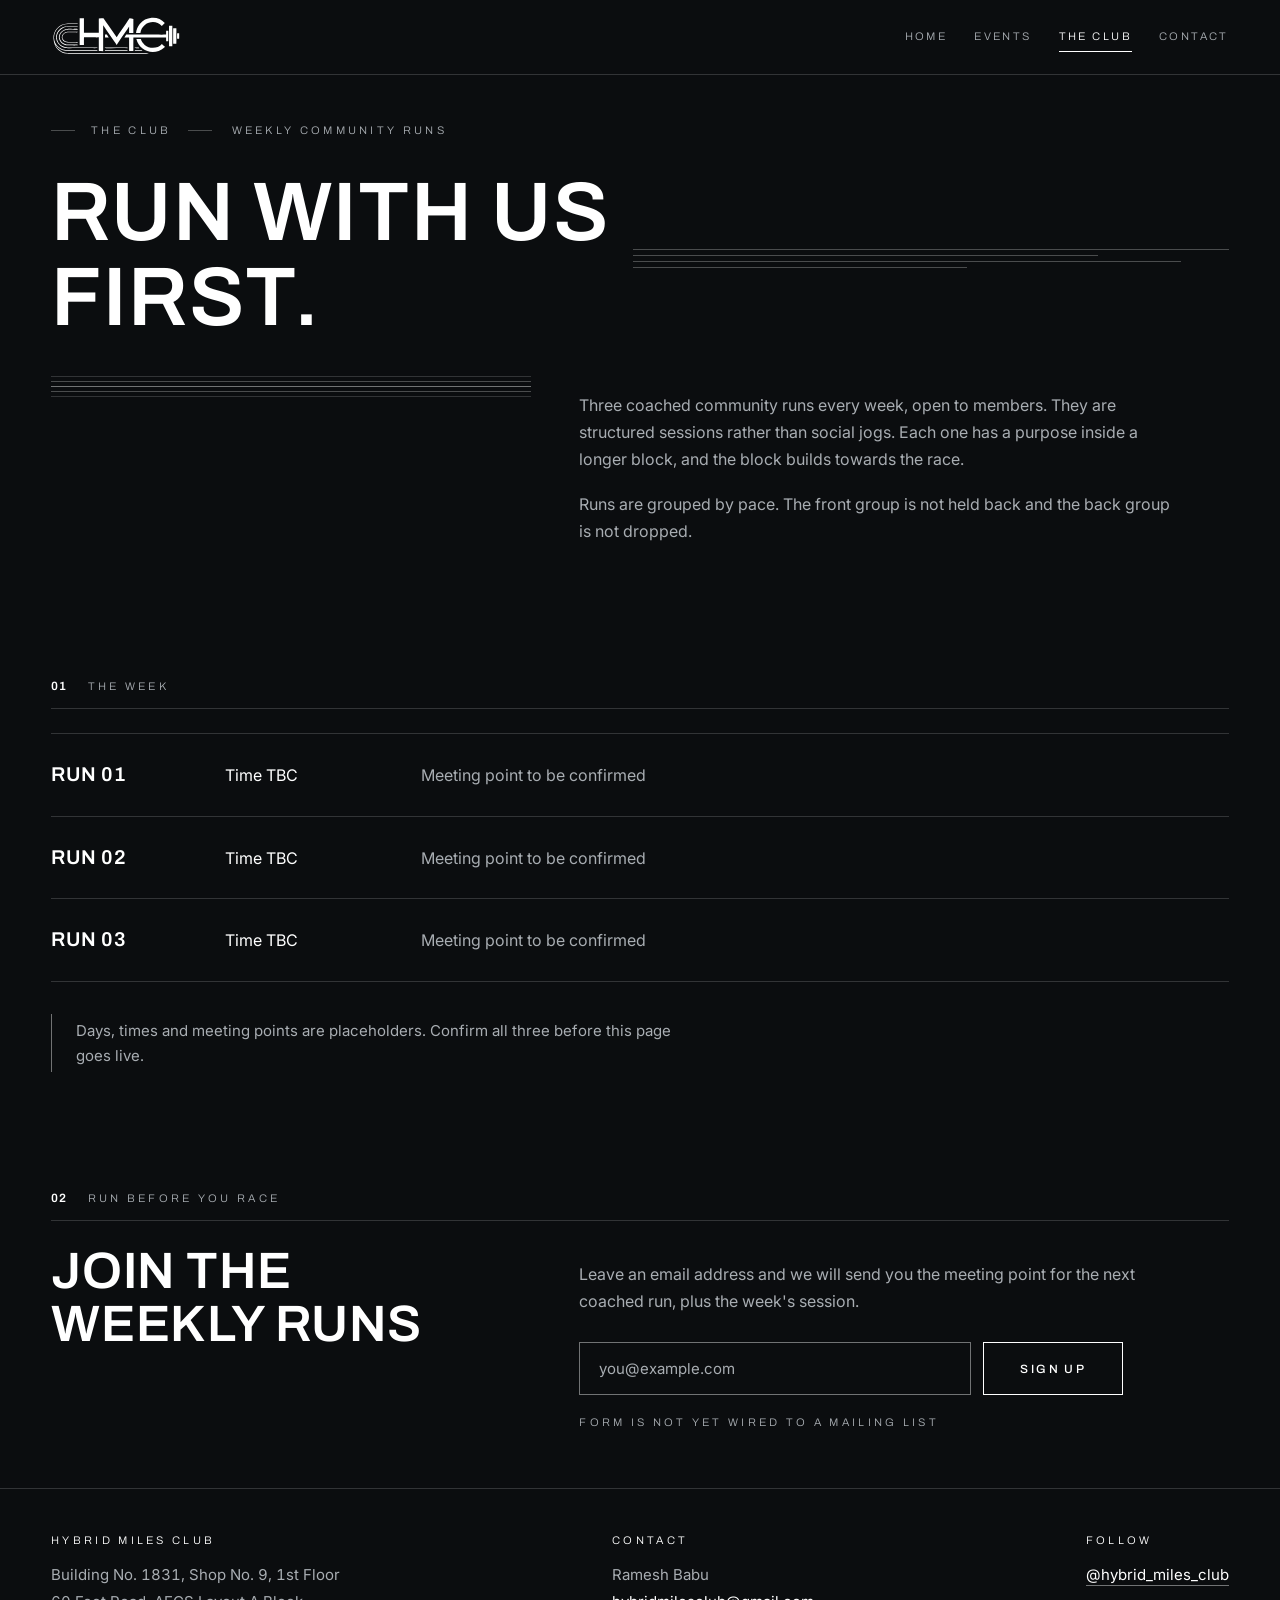
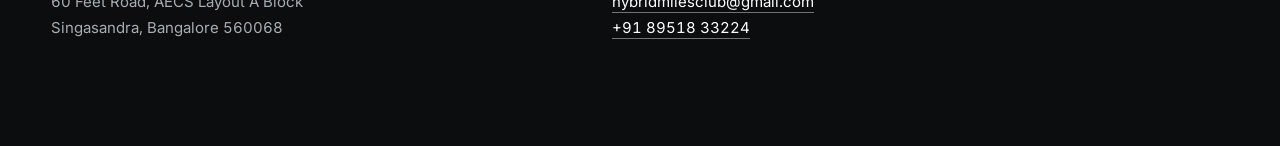
==== commit a3b3cffc: "Add files via upload" ====
--- a/club.html
+++ b/club.html
@@ -4,7 +4,7 @@
 		<meta charset="utf-8" />
 		<meta name="viewport" content="width=device-width, initial-scale=1" />
 		<title>The Club — Hybrid Miles Club</title>
-		<meta name="description" content="Three coached community runs a week with Hybrid Miles Club, HSR Layout, Bangalore. Run with us before you race." />
+		<meta name="description" content="Three coached community runs a week with Hybrid Miles Club, Singasandra, Bangalore. Run with us before you race." />
 		<link rel="preconnect" href="https://fonts.googleapis.com" />
 		<link rel="preconnect" href="https://fonts.gstatic.com" crossorigin />
 		<link href="https://fonts.googleapis.com/css2?family=Archivo:wght@300;400;500;600;700&family=Inter:wght@300;400;500;600&family=Anton&display=swap" rel="stylesheet" />
@@ -47,7 +47,7 @@
 						<div class="prose">
 							<p>
 								Three coached community runs every week, open to members. They
-								are structured sessions rather than social jogs — each one has a
+								are structured sessions rather than social jogs. Each one has a
 								purpose inside a longer block, and the block builds towards the
 								race.
 							</p>
@@ -86,7 +86,7 @@
 					</div>
 
 					<p class="note">
-						Days, times and meeting points are placeholders — confirm all three
+						Days, times and meeting points are placeholders. Confirm all three
 						before this page goes live.
 					</p>
 				</div>
@@ -126,9 +126,9 @@
 				<div>
 					<p class="label">Hybrid Miles Club</p>
 					<address>
-						#387, 17th C Main, 15th Cross<br />
-						4th Sector, HSR Layout<br />
-						Bangalore 560102
+						Building No. 1831, Shop No. 9, 1st Floor<br />
+						60 Feet Road, AECS Layout A Block<br />
+						Singasandra, Bangalore 560068
 					</address>
 				</div>
 				<div>
@@ -138,7 +138,7 @@
 						<a class="textlink" href="mailto:hybridmilesclub@gmail.com"
 							>hybridmilesclub@gmail.com</a
 						><br />
-						<a class="textlink" href="tel:+919945455559">+91 99454 55559</a>
+						<a class="textlink" href="tel:+918951833224">+91 89518 33224</a>
 					</address>
 				</div>
 				<div>
@@ -148,7 +148,10 @@
 							rel="noopener">@hybrid_miles_club</a>
 					</address>
 				</div>
-				<p class="label">© 2026 Hybrid Miles Club · Namma Bengaluru</p>
+				<p class="label">
+					© 2026 Hybrid Miles Club · Namma Bengaluru ·
+					<a class="textlink" href="terms.html">Terms &amp; Conditions</a>
+				</p>
 			</div>
 		</footer>
 		<script src="reveal.js" defer></script>
--- a/styles.css
+++ b/styles.css
@@ -814,6 +814,89 @@
 	border-left-color: var(--accent);
 }
 
+/* ── Legal / Terms content ─────────────────────────────────── */
+
+.legal {
+	max-width: 68ch;
+}
+
+.legal-section {
+	padding-block: clamp(1.5rem, 3vw, 2.25rem);
+	border-bottom: 1px solid var(--rule);
+}
+
+.legal-section:first-child {
+	padding-top: 0;
+}
+
+.legal-section:last-child {
+	border-bottom: none;
+}
+
+.legal-section__title {
+	font-family: var(--label-font);
+	font-size: 0.9375rem;
+	font-weight: 600;
+	letter-spacing: 0.06em;
+	text-transform: uppercase;
+	color: var(--text);
+	margin: 0 0 1rem;
+}
+
+.legal p {
+	color: var(--muted);
+	font-size: 0.9375rem;
+	line-height: 1.7;
+	margin: 0;
+}
+
+.legal p + p,
+.legal p + ul,
+.legal ul + p {
+	margin-top: 0.85em;
+}
+
+.legal ul {
+	list-style: disc;
+	margin: 0.65rem 0 0;
+	padding-left: 1.35rem;
+	color: var(--muted);
+	font-size: 0.9375rem;
+	line-height: 1.7;
+}
+
+.legal ul li + li {
+	margin-top: 0.35rem;
+}
+
+.legal-checklist {
+	list-style: none !important;
+	margin: 0.85rem 0 0 !important;
+	padding: 0 !important;
+	display: flex;
+	flex-direction: column;
+	gap: 0.75rem;
+}
+
+.legal-checklist li {
+	display: flex;
+	gap: 0.75rem;
+	align-items: flex-start;
+}
+
+.legal-checklist li::before {
+	content: "";
+	flex: 0 0 auto;
+	width: 0.85rem;
+	height: 0.85rem;
+	margin-top: 0.3rem;
+	border: 1px solid var(--rule-strong);
+}
+
+.legal-checklist li + li {
+	margin-top: 0;
+}
+
 .signup {
 	display: flex;
 	flex-wrap: wrap;
@@ -1363,6 +1446,98 @@
 	}
 }
 
+/* ── Registration modal — terms gate before checkout ─────────
+   Own light-on-dark scope (cream panel over the dark .uru page)
+   so nested .btn/.textlink read against the panel's background,
+   not the page's. ── */
+
+.reg-modal {
+	position: fixed;
+	inset: 0;
+	z-index: 850;
+	display: flex;
+	align-items: center;
+	justify-content: center;
+	padding: 1.5rem;
+	background: rgba(11, 13, 15, 0.72);
+}
+
+.reg-modal[hidden] {
+	display: none;
+}
+
+body.reg-modal-active {
+	overflow: hidden;
+}
+
+.reg-modal__panel {
+	--ground: #f3ebdd;
+	--text: #17232d;
+	--muted: rgba(23, 35, 45, 0.65);
+	--accent: #d94f70;
+	--rule: rgba(23, 35, 45, 0.16);
+	--rule-mid: rgba(23, 35, 45, 0.26);
+	--rule-strong: rgba(23, 35, 45, 0.42);
+	position: relative;
+	max-width: 28rem;
+	width: 100%;
+	background: var(--ground);
+	color: var(--text);
+	padding: clamp(1.75rem, 4vw, 2.5rem);
+}
+
+.reg-modal__close {
+	position: absolute;
+	top: 1rem;
+	right: 1rem;
+	width: 2rem;
+	height: 2rem;
+	border: 0;
+	background: transparent;
+	color: var(--text);
+	font-size: 1.25rem;
+	line-height: 1;
+	cursor: pointer;
+}
+
+.reg-modal__title {
+	font-size: clamp(1.35rem, 3.5vw, 1.75rem);
+	margin: 0 0 1rem;
+	padding-right: 1.5rem;
+}
+
+.reg-modal__body {
+	color: var(--muted);
+	font-size: 0.9375rem;
+	line-height: 1.6;
+	margin: 0 0 1.5rem;
+}
+
+.reg-modal__check {
+	display: flex;
+	align-items: flex-start;
+	gap: 0.75rem;
+	cursor: pointer;
+	font-size: 0.9375rem;
+	line-height: 1.5;
+	color: var(--text);
+	margin: 0 0 1.5rem;
+}
+
+.reg-modal__check input {
+	flex: 0 0 auto;
+	width: 1.15rem;
+	height: 1.15rem;
+	margin: 0.15rem 0 0;
+	accent-color: var(--accent);
+}
+
+.reg-modal__continue[disabled] {
+	opacity: 0.35;
+	cursor: not-allowed;
+	pointer-events: none;
+}
+
 /* ── Scroll reveal (reveal.js) ────────────────────────────────
    Opacity only — deliberately never touches transform, so it
    can't fight with parallax.js's own transform on the same
